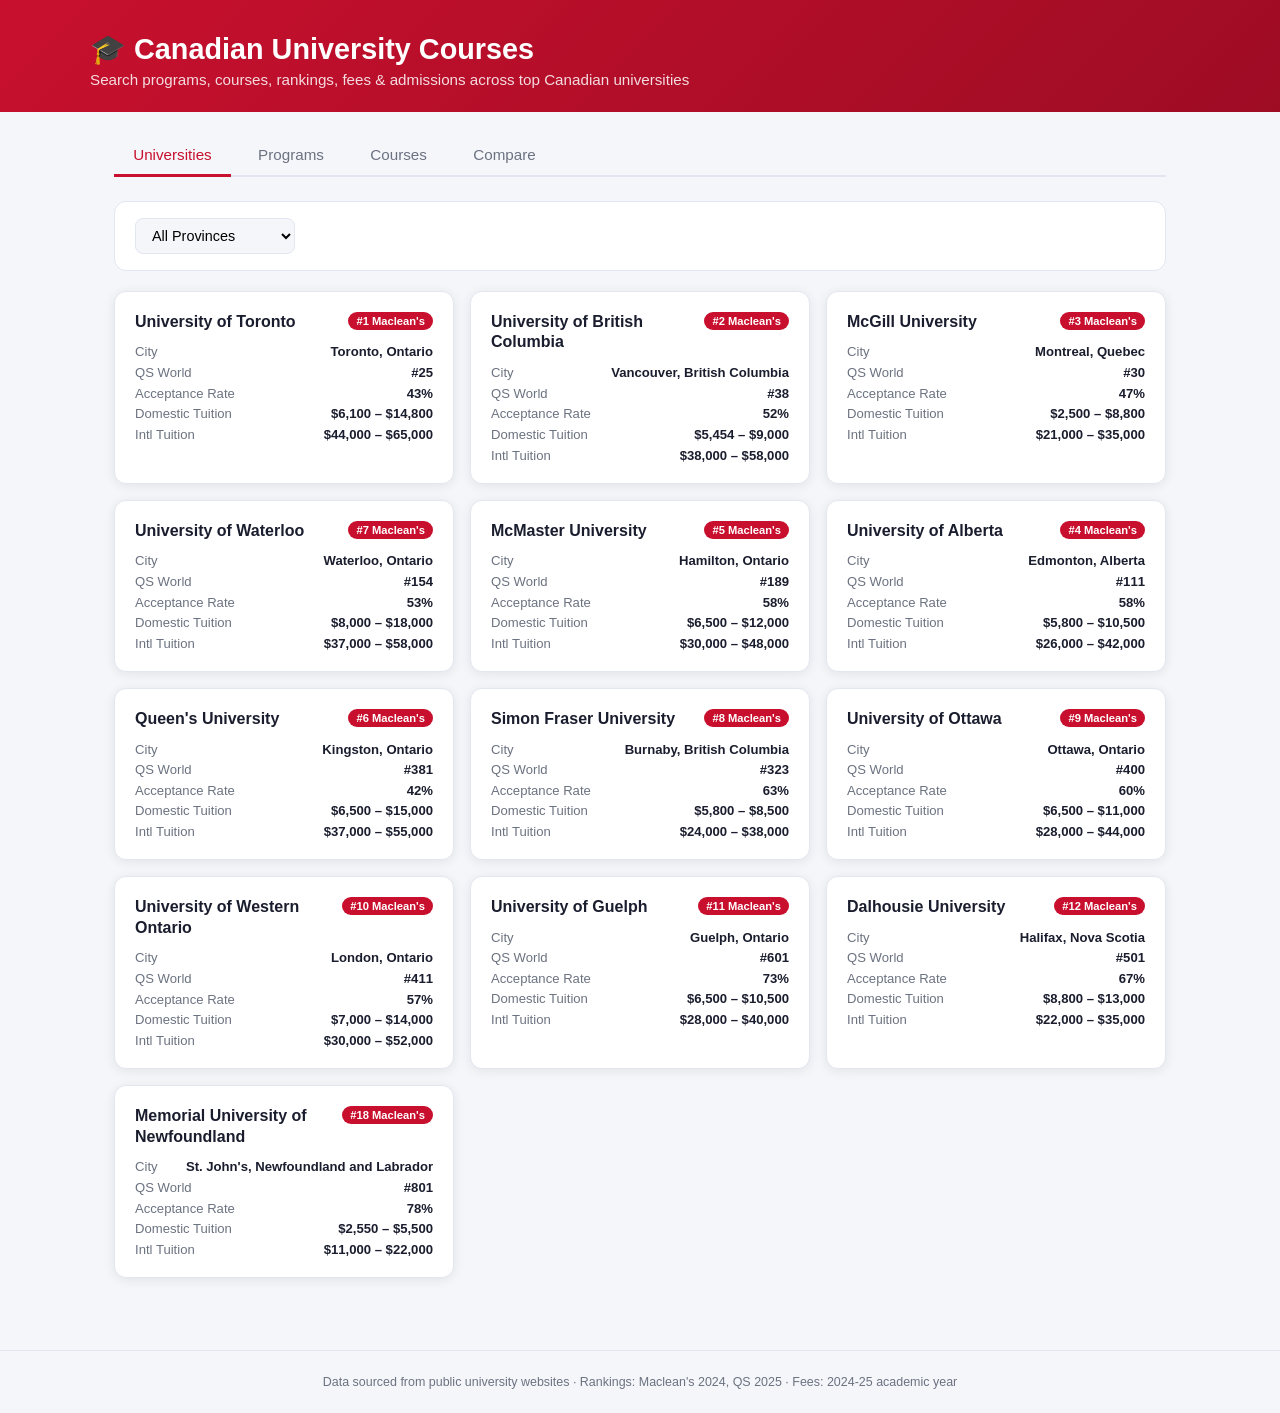
==== docs/index.html @ 87736014 "Rename frontend/ to docs/ for GitHub Pages Co-Authored-By: Claude Sonnet 4.6 <noreply@anthropic.com>" ====
<!DOCTYPE html>
<html lang="en">
<head>
  <meta charset="UTF-8" />
  <meta name="viewport" content="width=device-width, initial-scale=1.0" />
  <title>Canadian University Courses</title>
  <link rel="stylesheet" href="style.css" />
</head>
<body>
  <header>
    <div class="header-inner">
      <h1>🎓 Canadian University Courses</h1>
      <p>Search programs, courses, rankings, fees &amp; admissions across top Canadian universities</p>
    </div>
  </header>

  <main>
    <!-- Tab Nav -->
    <nav class="tabs">
      <button class="tab active" data-tab="universities">Universities</button>
      <button class="tab" data-tab="programs">Programs</button>
      <button class="tab" data-tab="courses">Courses</button>
      <button class="tab" data-tab="compare">Compare</button>
    </nav>

    <!-- ── UNIVERSITIES TAB ───────────────────────────────── -->
    <section id="tab-universities" class="tab-content active">
      <div class="filters">
        <select id="uni-province">
          <option value="">All Provinces</option>
          <option>Ontario</option>
          <option>British Columbia</option>
          <option>Quebec</option>
        </select>
      </div>
      <div id="uni-grid" class="card-grid"></div>
    </section>

    <!-- ── PROGRAMS TAB ───────────────────────────────────── -->
    <section id="tab-programs" class="tab-content">
      <div class="filters">
        <input type="text" id="prog-field" placeholder="Field (e.g. Computer Science)" />
        <select id="prog-degree">
          <option value="">Any degree type</option>
          <option>BSc</option><option>BA</option><option>BEng</option>
          <option>BCom</option><option>BCS</option><option>BSE</option><option>BHSc</option>
        </select>
        <label>Max domestic tuition: <span id="prog-tuition-val">$20,000</span>
          <input type="range" id="prog-tuition" min="2500" max="20000" step="500" value="20000" />
        </label>
        <select id="prog-sort">
          <option value="program_rank_national">Sort: National Rank</option>
          <option value="acceptance_rate">Sort: Acceptance Rate</option>
          <option value="domestic_tuition">Sort: Domestic Tuition</option>
          <option value="typical_admission_average">Sort: Admission Average</option>
        </select>
        <button id="prog-search-btn" class="btn-primary">Search</button>
      </div>
      <div id="prog-grid" class="card-grid"></div>
    </section>

    <!-- ── COURSES TAB ────────────────────────────────────── -->
    <section id="tab-courses" class="tab-content">
      <div class="filters">
        <input type="text" id="course-search" placeholder="Search course name or code..." />
        <select id="course-uni">
          <option value="">All Universities</option>
        </select>
        <select id="course-level">
          <option value="">Any level</option>
          <option value="100">100-level (First year)</option>
          <option value="200">200-level (Second year)</option>
          <option value="300">300-level (Third year)</option>
          <option value="400">400-level (Fourth year)</option>
        </select>
        <button id="course-search-btn" class="btn-primary">Search</button>
      </div>
      <div id="course-table-wrap">
        <table id="course-table">
          <thead><tr>
            <th>Code</th><th>Name</th><th>University</th>
            <th>Level</th><th>Credits</th><th>Prerequisites</th>
          </tr></thead>
          <tbody id="course-tbody"></tbody>
        </table>
      </div>
    </section>

    <!-- ── COMPARE TAB ────────────────────────────────────── -->
    <section id="tab-compare" class="tab-content">
      <p class="hint">Select programs from the Programs tab to compare side-by-side.</p>
      <div id="compare-grid" class="compare-grid"></div>
      <button id="clear-compare" class="btn-secondary">Clear all</button>
    </section>
  </main>

  <!-- Detail Modal -->
  <div id="modal-overlay" class="hidden">
    <div id="modal">
      <button id="modal-close">✕</button>
      <div id="modal-content"></div>
    </div>
  </div>

  <footer>
    <p>Data sourced from public university websites · Rankings: Maclean's 2024, QS 2025 · Fees: 2024-25 academic year</p>
  </footer>

  <script src="app.js"></script>
</body>
</html>
---- docs/style.css ----
/* ── Reset & Base ─────────────────────────────────────── */
*, *::before, *::after { box-sizing: border-box; margin: 0; padding: 0; }

:root {
  --red:    #c8102e;
  --red-dk: #9e0c24;
  --maple:  #ff4d4d;
  --bg:     #f5f6fa;
  --surface:#ffffff;
  --border: #e2e6f0;
  --text:   #1a1d2e;
  --muted:  #6b7280;
  --shadow: 0 2px 12px rgba(0,0,0,.08);
  --radius: 12px;
  --font:   -apple-system, BlinkMacSystemFont, "Segoe UI", Roboto, sans-serif;
}

body {
  font-family: var(--font);
  background: var(--bg);
  color: var(--text);
  min-height: 100vh;
}

/* ── Header ──────────────────────────────────────────── */
header {
  background: linear-gradient(135deg, var(--red) 0%, var(--red-dk) 100%);
  color: white;
  padding: 2rem 1.5rem 1.5rem;
}
.header-inner { max-width: 1100px; margin: 0 auto; }
header h1 { font-size: 1.8rem; font-weight: 700; margin-bottom: .3rem; }
header p  { opacity: .85; font-size: .95rem; }

/* ── Main layout ─────────────────────────────────────── */
main { max-width: 1100px; margin: 0 auto; padding: 1.5rem; }

/* ── Tabs ────────────────────────────────────────────── */
.tabs {
  display: flex; gap: .5rem;
  border-bottom: 2px solid var(--border);
  margin-bottom: 1.5rem;
}
.tab {
  background: none; border: none; cursor: pointer;
  padding: .65rem 1.2rem;
  font-size: .95rem; font-weight: 500; color: var(--muted);
  border-bottom: 3px solid transparent; margin-bottom: -2px;
  transition: color .15s, border-color .15s;
}
.tab:hover  { color: var(--red); }
.tab.active { color: var(--red); border-bottom-color: var(--red); }

.tab-content { display: none; }
.tab-content.active { display: block; }

/* ── Filters ─────────────────────────────────────────── */
.filters {
  display: flex; flex-wrap: wrap; gap: .75rem; align-items: center;
  background: var(--surface); border: 1px solid var(--border);
  border-radius: var(--radius); padding: 1rem 1.25rem;
  margin-bottom: 1.25rem;
}
.filters input[type="text"],
.filters select {
  padding: .5rem .75rem;
  border: 1px solid var(--border); border-radius: 8px;
  font-size: .9rem; background: var(--bg);
  min-width: 160px;
}
.filters input[type="range"] { accent-color: var(--red); }
.filters label { font-size: .85rem; color: var(--muted); display: flex; flex-direction: column; gap: .25rem; }

.btn-primary {
  background: var(--red); color: white; border: none;
  padding: .55rem 1.2rem; border-radius: 8px;
  font-size: .9rem; font-weight: 600; cursor: pointer;
  transition: background .15s;
}
.btn-primary:hover { background: var(--red-dk); }

.btn-secondary {
  background: var(--bg); color: var(--muted); border: 1px solid var(--border);
  padding: .45rem 1rem; border-radius: 8px;
  font-size: .85rem; cursor: pointer;
}

/* ── Cards ───────────────────────────────────────────── */
.card-grid {
  display: grid;
  grid-template-columns: repeat(auto-fill, minmax(300px, 1fr));
  gap: 1rem;
}

.card {
  background: var(--surface); border: 1px solid var(--border);
  border-radius: var(--radius); padding: 1.25rem;
  box-shadow: var(--shadow); cursor: pointer;
  transition: transform .15s, box-shadow .15s;
}
.card:hover { transform: translateY(-2px); box-shadow: 0 6px 20px rgba(0,0,0,.12); }

.card-header { display: flex; justify-content: space-between; align-items: flex-start; margin-bottom: .75rem; }
.card h3 { font-size: 1rem; font-weight: 700; line-height: 1.3; flex: 1; }
.badge {
  background: var(--red); color: white;
  font-size: .7rem; font-weight: 700; padding: .2rem .5rem;
  border-radius: 99px; white-space: nowrap; margin-left: .5rem;
}
.badge.green  { background: #16a34a; }
.badge.orange { background: #d97706; }
.badge.blue   { background: #2563eb; }

.card-meta { display: grid; gap: .35rem; }
.meta-row { display: flex; justify-content: space-between; font-size: .82rem; }
.meta-label { color: var(--muted); }
.meta-value { font-weight: 600; }

.card-actions { margin-top: 1rem; display: flex; gap: .5rem; }
.btn-sm {
  font-size: .78rem; padding: .3rem .7rem; border-radius: 6px;
  border: 1px solid var(--border); background: var(--bg);
  cursor: pointer; transition: background .1s;
}
.btn-sm:hover { background: var(--border); }
.btn-sm.compare-added { background: var(--red); color: white; border-color: var(--red); }

/* ── Course table ────────────────────────────────────── */
#course-table-wrap { overflow-x: auto; }
#course-table {
  width: 100%; border-collapse: collapse;
  background: var(--surface); border-radius: var(--radius);
  overflow: hidden; box-shadow: var(--shadow);
}
#course-table th {
  background: var(--red); color: white;
  padding: .75rem 1rem; text-align: left; font-size: .85rem;
}
#course-table td {
  padding: .65rem 1rem; border-bottom: 1px solid var(--border);
  font-size: .85rem; vertical-align: top;
}
#course-table tr:last-child td { border-bottom: none; }
#course-table tr:hover td { background: #fef2f2; }
.prereq-text { color: var(--muted); font-size: .78rem; max-width: 200px; }

/* ── Compare tab ─────────────────────────────────────── */
.compare-grid {
  display: grid;
  grid-template-columns: repeat(auto-fill, minmax(240px, 1fr));
  gap: 1rem; margin: 1rem 0;
}
.compare-card {
  background: var(--surface); border: 2px solid var(--red);
  border-radius: var(--radius); padding: 1rem;
}
.compare-card h4 { font-size: .9rem; margin-bottom: .6rem; color: var(--red); }
.compare-row { font-size: .82rem; display: flex; justify-content: space-between; padding: .2rem 0; border-bottom: 1px dashed var(--border); }
.hint { color: var(--muted); font-style: italic; margin-bottom: 1rem; }

/* ── Modal ───────────────────────────────────────────── */
#modal-overlay {
  position: fixed; inset: 0; background: rgba(0,0,0,.5);
  display: flex; align-items: center; justify-content: center; z-index: 100;
}
#modal-overlay.hidden { display: none; }
#modal {
  background: var(--surface); border-radius: var(--radius);
  padding: 2rem; max-width: 540px; width: 90%; max-height: 85vh;
  overflow-y: auto; position: relative; box-shadow: 0 20px 60px rgba(0,0,0,.25);
}
#modal-close {
  position: absolute; top: 1rem; right: 1rem;
  background: none; border: none; font-size: 1.2rem; cursor: pointer; color: var(--muted);
}
#modal-content h2 { font-size: 1.15rem; margin-bottom: 1rem; }
.modal-section { margin-bottom: 1.25rem; }
.modal-section h4 { font-size: .8rem; text-transform: uppercase; letter-spacing: .05em; color: var(--muted); margin-bottom: .5rem; }
.modal-grid { display: grid; grid-template-columns: 1fr 1fr; gap: .4rem .75rem; }
.modal-kv { font-size: .85rem; }
.modal-kv span:first-child { color: var(--muted); }
.modal-kv span:last-child  { font-weight: 600; }
a.ext-link { color: var(--red); font-size: .85rem; }

/* ── Footer ──────────────────────────────────────────── */
footer {
  text-align: center; padding: 1.5rem;
  font-size: .78rem; color: var(--muted);
  border-top: 1px solid var(--border); margin-top: 3rem;
}

/* ── Loading / Empty ─────────────────────────────────── */
.loading { text-align: center; padding: 3rem; color: var(--muted); }
.empty   { text-align: center; padding: 2rem; color: var(--muted); font-style: italic; }

/* ── Rank chip ───────────────────────────────────────── */
.rank-chip {
  display: inline-flex; align-items: center; gap: .3rem;
  font-size: .75rem; background: #fef2f2; color: var(--red);
  border: 1px solid #fecaca; border-radius: 99px; padding: .15rem .5rem;
}
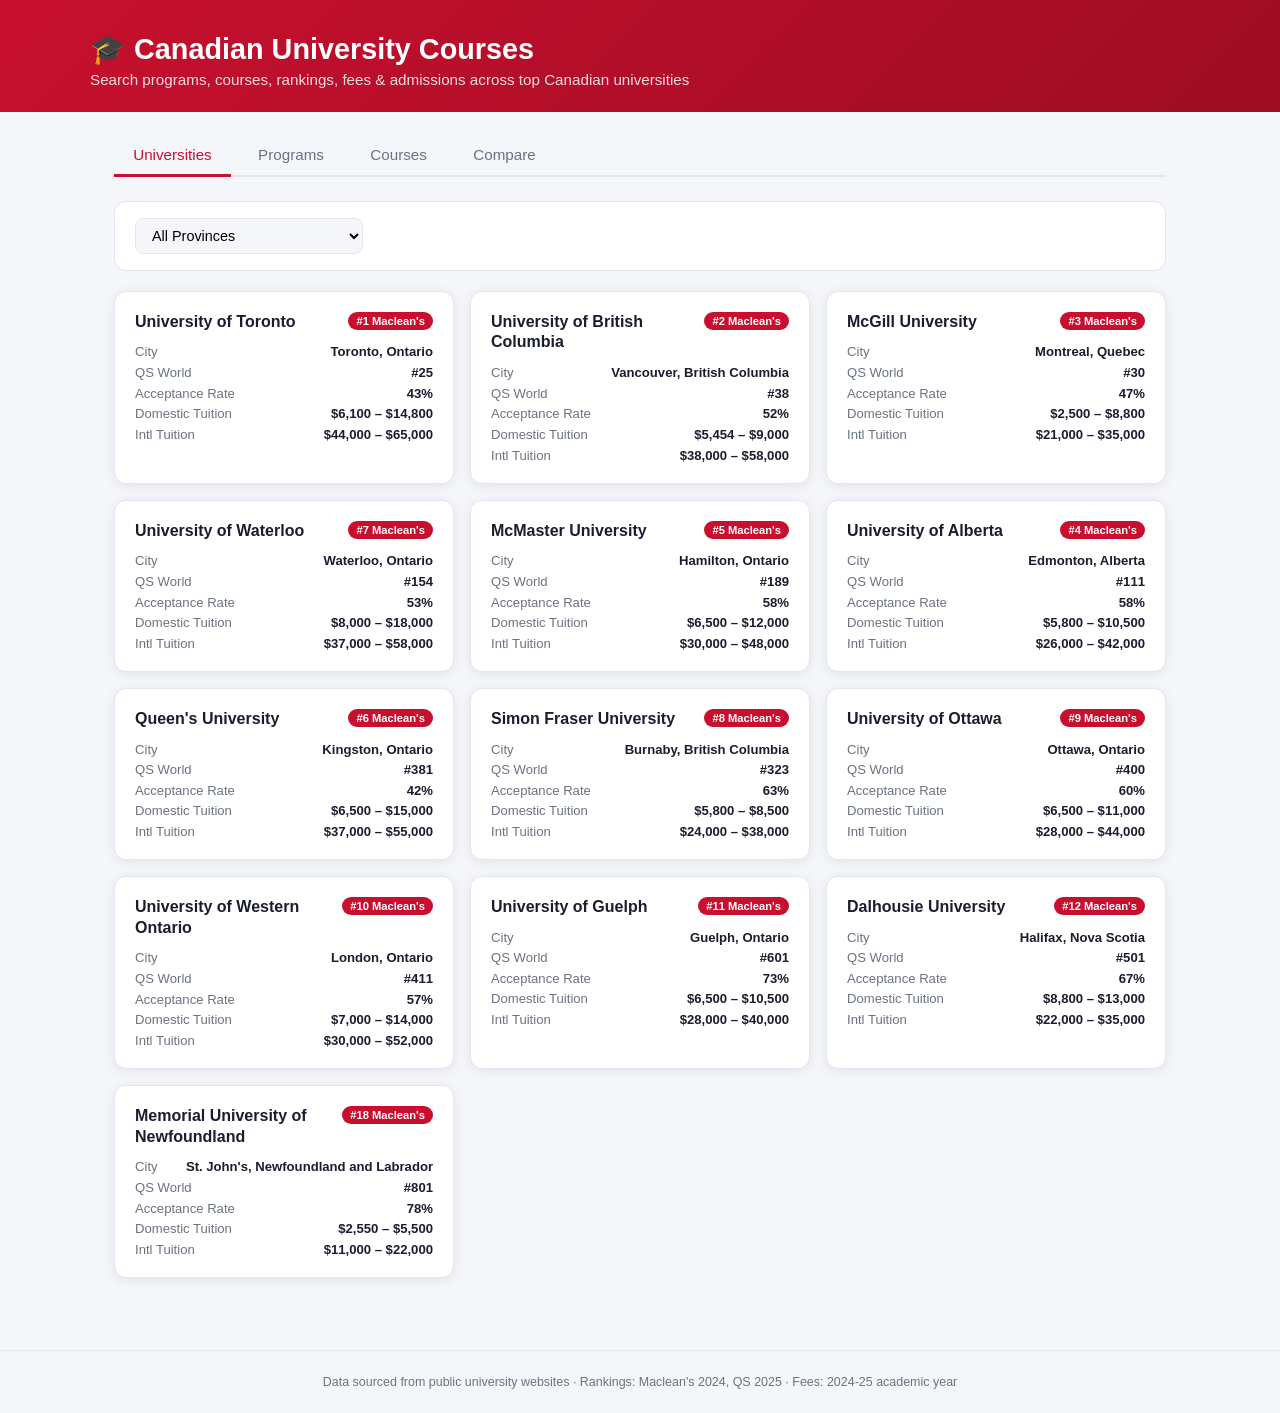
==== commit d72e6821: "Add missing provinces to Universities filter dropdown Co-Authored-By: Claude Sonnet 4.6 <noreply@ant" ====
--- a/docs/index.html
+++ b/docs/index.html
@@ -31,6 +31,9 @@
           <option>Ontario</option>
           <option>British Columbia</option>
           <option>Quebec</option>
+          <option>Alberta</option>
+          <option>Nova Scotia</option>
+          <option>Newfoundland and Labrador</option>
         </select>
       </div>
       <div id="uni-grid" class="card-grid"></div>
@@ -45,9 +48,7 @@
           <option>BSc</option><option>BA</option><option>BEng</option>
           <option>BCom</option><option>BCS</option><option>BSE</option><option>BHSc</option>
         </select>
-        <label>Max domestic tuition: <span id="prog-tuition-val">$20,000</span>
-          <input type="range" id="prog-tuition" min="2500" max="20000" step="500" value="20000" />
-        </label>
+
         <select id="prog-sort">
           <option value="program_rank_national">Sort: National Rank</option>
           <option value="acceptance_rate">Sort: Acceptance Rate</option>
